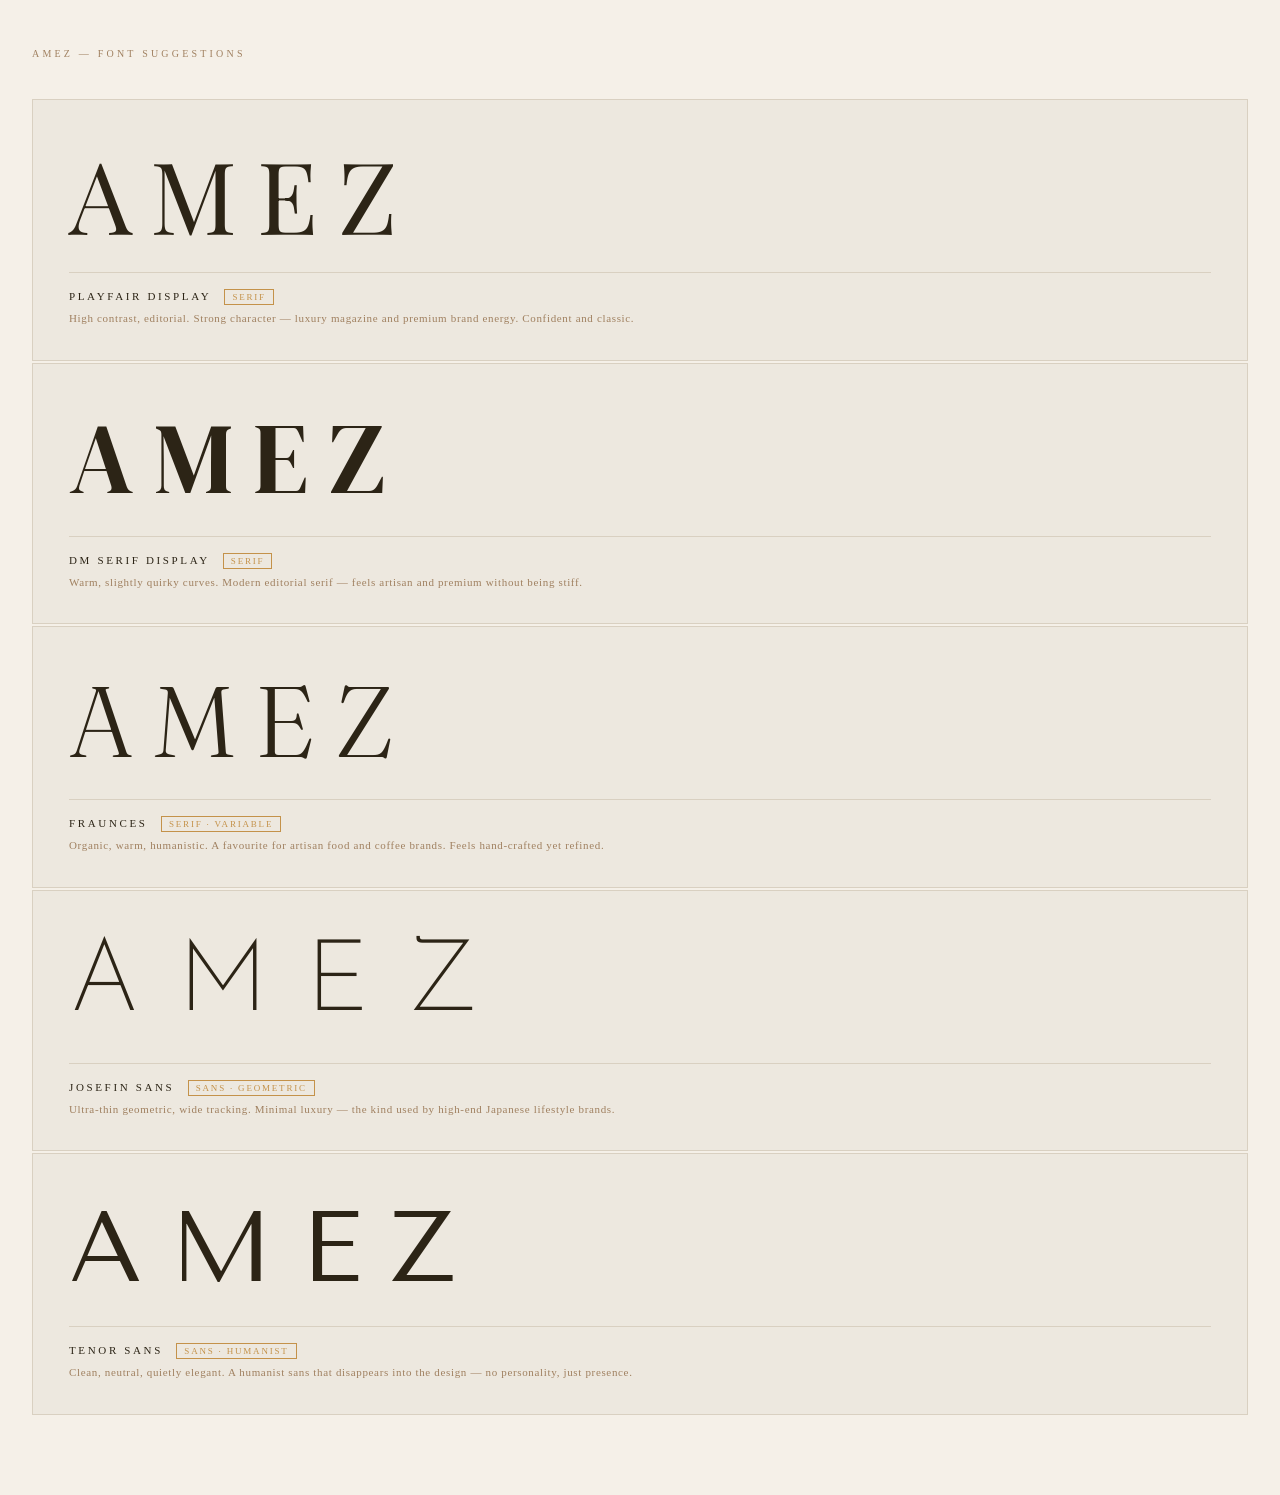
==== font-preview.html @ cc0f773c "Add files via upload" ====
<!DOCTYPE html>
<html lang="en">
<head>
  <meta charset="UTF-8" />
  <meta name="viewport" content="width=device-width, initial-scale=1.0" />
  <title>AMEZ — Font Suggestions</title>
  <link rel="preconnect" href="https://fonts.googleapis.com" />
  <link rel="preconnect" href="https://fonts.gstatic.com" crossorigin />
  <link href="https://fonts.googleapis.com/css2?family=Playfair+Display:wght@400;500&family=DM+Serif+Display&family=Fraunces:opsz,wght@9..144,300;9..144,400&family=Josefin+Sans:wght@100;200;300&family=Tenor+Sans&display=swap" rel="stylesheet" />
  <style>
    *, *::before, *::after { box-sizing: border-box; margin: 0; padding: 0; }

    body {
      background: #F5F0E8;
      color: #2C2416;
      padding: 48px 32px 80px;
      font-family: 'Cormorant Garamond', Georgia, serif;
    }

    .page-title {
      font-size: 10px;
      letter-spacing: 0.32em;
      text-transform: uppercase;
      color: #A08060;
      margin-bottom: 40px;
    }

    .grid {
      display: flex;
      flex-direction: column;
      gap: 2px;
    }

    .card {
      background: #EDE8DF;
      padding: 44px 36px 32px;
      border: 1px solid #D9D0C1;
      cursor: pointer;
      transition: background 0.2s;
    }

    .card:hover { background: #E6DFD4; }

    .wordmark {
      font-size: clamp(56px, 12vw, 100px);
      letter-spacing: 0.2em;
      line-height: 1;
      color: #2C2416;
      margin-bottom: 28px;
    }

    .divider {
      width: 100%;
      height: 1px;
      background: #D9D0C1;
      margin-bottom: 16px;
    }

    .font-name {
      font-size: 11px;
      letter-spacing: 0.24em;
      text-transform: uppercase;
      color: #2C2416;
      margin-bottom: 5px;
    }

    .font-desc {
      font-size: 11px;
      letter-spacing: 0.06em;
      color: #A08060;
      line-height: 1.6;
    }

    .badge {
      display: inline-block;
      font-size: 9px;
      letter-spacing: 0.2em;
      text-transform: uppercase;
      color: #C4924A;
      border: 1px solid #C4924A;
      padding: 2px 7px;
      margin-left: 8px;
      vertical-align: middle;
    }

    /* 1 — Playfair Display */
    .f1 { font-family: 'Playfair Display', serif; font-weight: 400; }

    /* 2 — DM Serif Display */
    .f2 { font-family: 'DM Serif Display', serif; font-weight: 400; }

    /* 3 — Fraunces */
    .f3 { font-family: 'Fraunces', serif; font-weight: 300; font-variation-settings: 'opsz' 72; }

    /* 4 — Josefin Sans */
    .f4 { font-family: 'Josefin Sans', sans-serif; font-weight: 200; letter-spacing: 0.38em; }

    /* 5 — Tenor Sans */
    .f5 { font-family: 'Tenor Sans', sans-serif; font-weight: 400; letter-spacing: 0.28em; }
  </style>
</head>
<body>

  <p class="page-title">AMEZ — Font Suggestions</p>

  <div class="grid">

    <div class="card">
      <div class="wordmark f1">AMEZ</div>
      <div class="divider"></div>
      <div class="font-name">Playfair Display <span class="badge">Serif</span></div>
      <div class="font-desc">High contrast, editorial. Strong character — luxury magazine and premium brand energy. Confident and classic.</div>
    </div>

    <div class="card">
      <div class="wordmark f2">AMEZ</div>
      <div class="divider"></div>
      <div class="font-name">DM Serif Display <span class="badge">Serif</span></div>
      <div class="font-desc">Warm, slightly quirky curves. Modern editorial serif — feels artisan and premium without being stiff.</div>
    </div>

    <div class="card">
      <div class="wordmark f3">AMEZ</div>
      <div class="divider"></div>
      <div class="font-name">Fraunces <span class="badge">Serif · Variable</span></div>
      <div class="font-desc">Organic, warm, humanistic. A favourite for artisan food and coffee brands. Feels hand-crafted yet refined.</div>
    </div>

    <div class="card">
      <div class="wordmark f4">AMEZ</div>
      <div class="divider"></div>
      <div class="font-name">Josefin Sans <span class="badge">Sans · Geometric</span></div>
      <div class="font-desc">Ultra-thin geometric, wide tracking. Minimal luxury — the kind used by high-end Japanese lifestyle brands.</div>
    </div>

    <div class="card">
      <div class="wordmark f5">AMEZ</div>
      <div class="divider"></div>
      <div class="font-name">Tenor Sans <span class="badge">Sans · Humanist</span></div>
      <div class="font-desc">Clean, neutral, quietly elegant. A humanist sans that disappears into the design — no personality, just presence.</div>
    </div>

  </div>

</body>
</html>
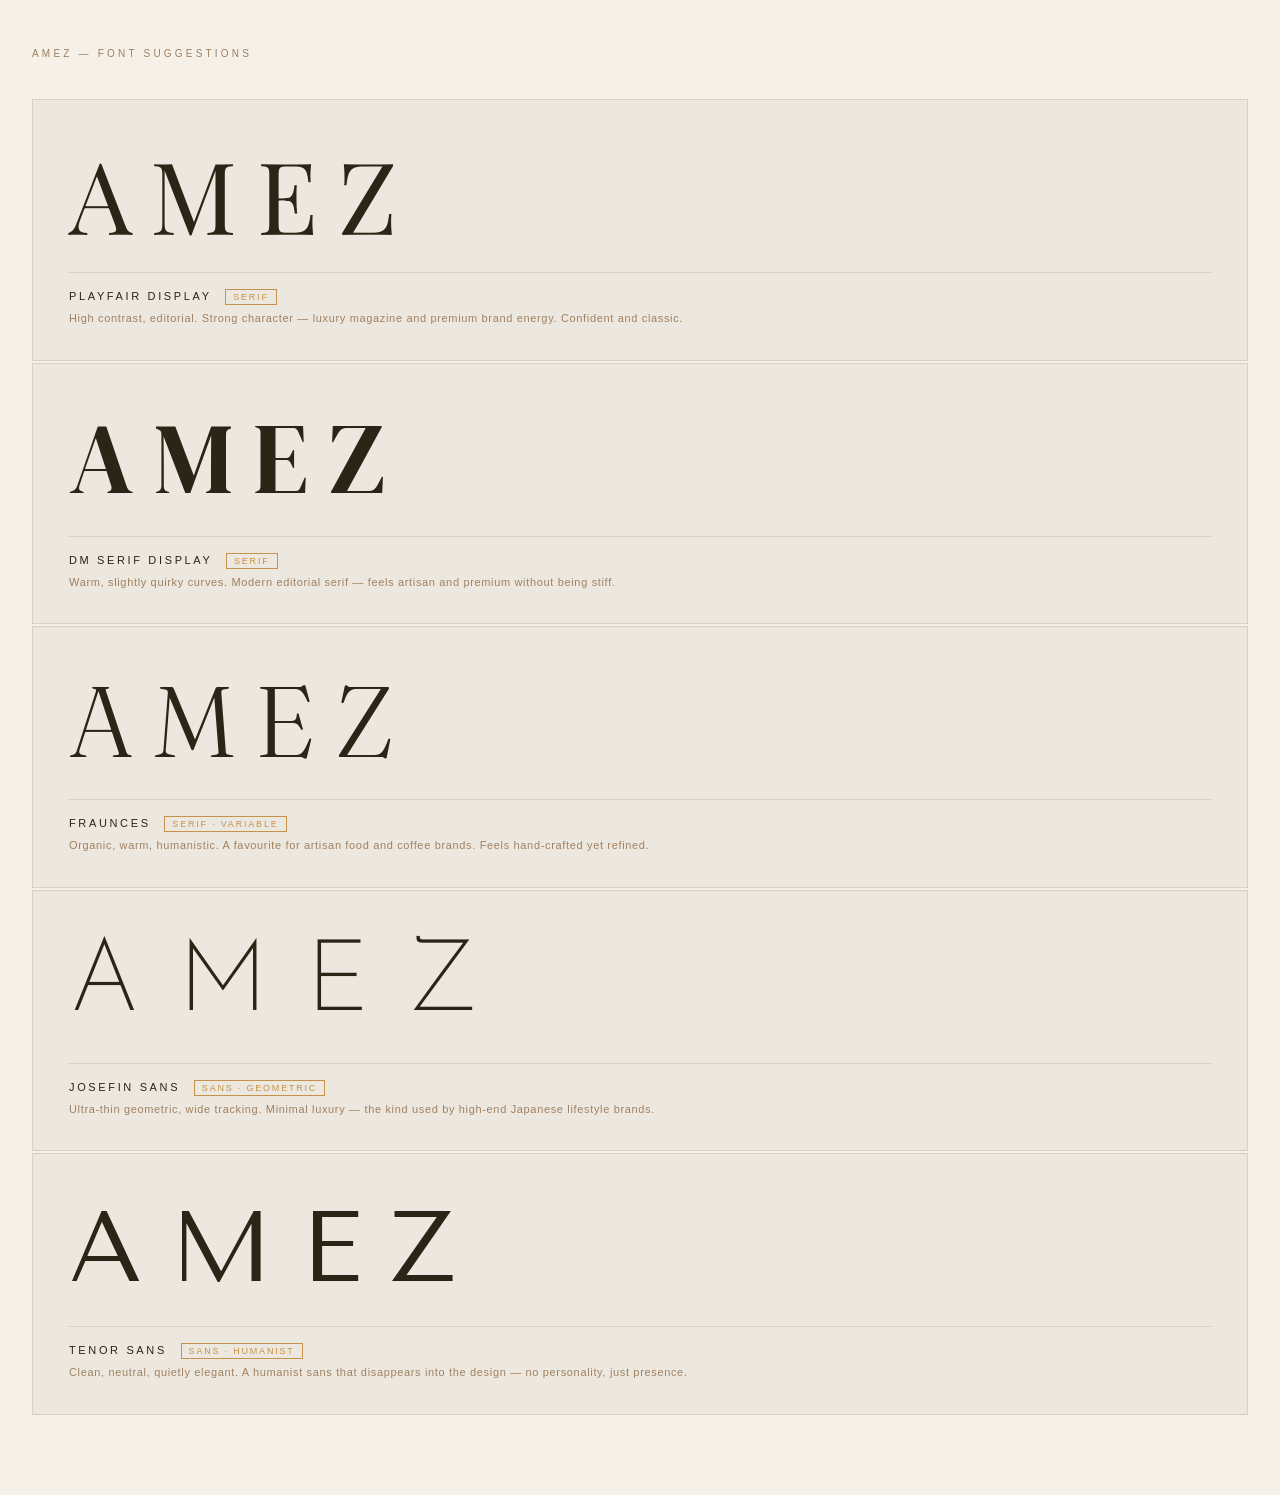
==== commit e55ea44c: "Add files via upload" ====
--- a/font-preview.html
+++ b/font-preview.html
@@ -4,6 +4,7 @@
   <meta charset="UTF-8" />
   <meta name="viewport" content="width=device-width, initial-scale=1.0" />
   <title>AMEZ — Font Suggestions</title>
+  <!-- 主站字型：index.html 載入 Google Fonts（Raleway / Noto Sans TC）；以下連線只載入本頁範例用字型。 -->
   <link rel="preconnect" href="https://fonts.googleapis.com" />
   <link rel="preconnect" href="https://fonts.gstatic.com" crossorigin />
   <link href="https://fonts.googleapis.com/css2?family=Playfair+Display:wght@400;500&family=DM+Serif+Display&family=Fraunces:opsz,wght@9..144,300;9..144,400&family=Josefin+Sans:wght@100;200;300&family=Tenor+Sans&display=swap" rel="stylesheet" />
@@ -14,7 +15,8 @@
       background: #F5F0E8;
       color: #2C2416;
       padding: 48px 32px 80px;
-      font-family: 'Cormorant Garamond', Georgia, serif;
+      font-family: -apple-system, BlinkMacSystemFont, "Segoe UI", Roboto, "Helvetica Neue", Helvetica, Arial, "PingFang TC", "PingFang HK", "Microsoft JhengHei", "Heiti TC", sans-serif;
+      font-weight: 300;
     }
 
     .page-title {
